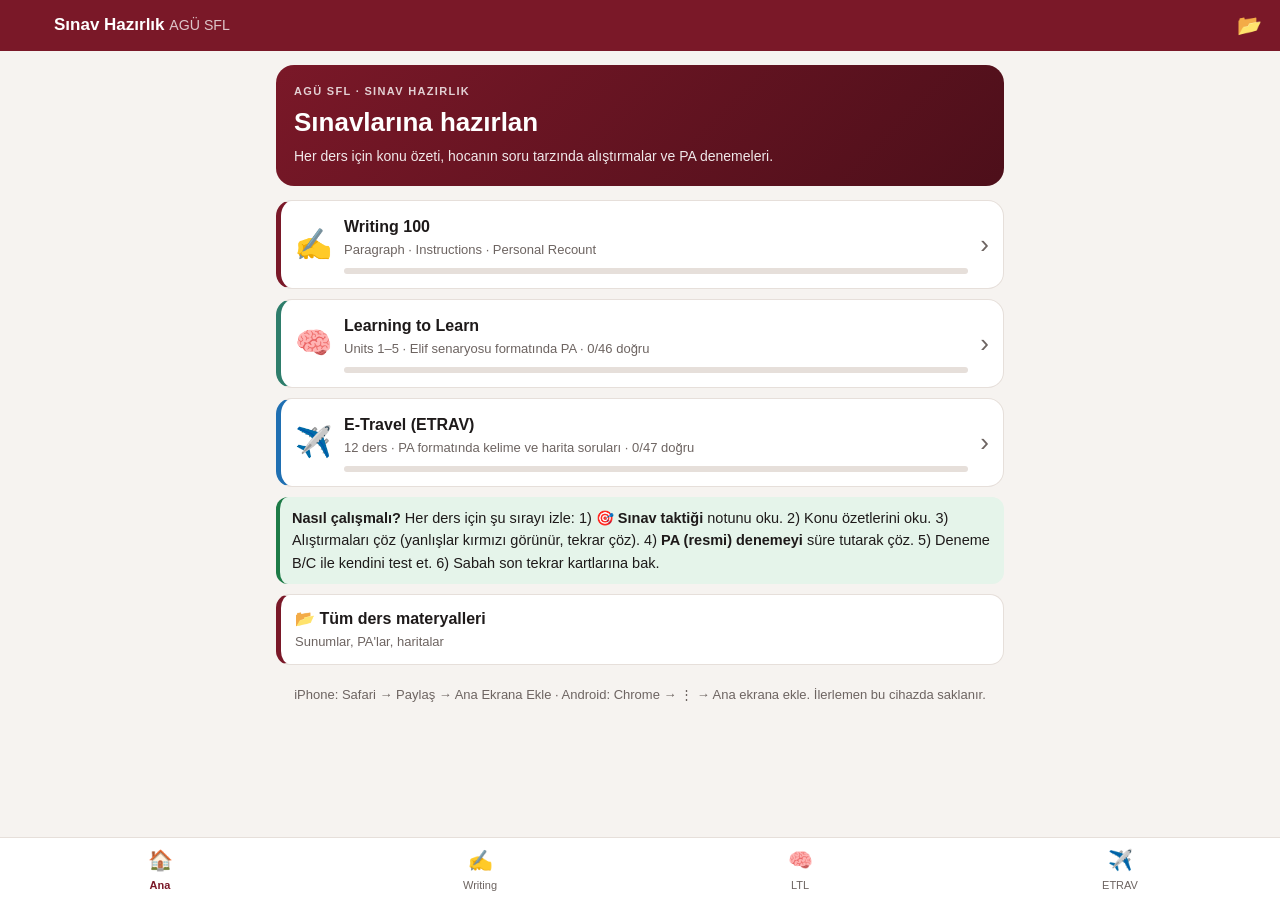
==== index.html @ 01fc10cb "Sınav hazırlık sitesi" ====
<!doctype html>
<html lang="tr">
<head>
<meta charset="utf-8">
<meta name="viewport" content="width=device-width, initial-scale=1, viewport-fit=cover">
<title>Sınav Hazırlık</title>
<meta name="description" content="Writing 100, Learning to Learn ve E-Travel sınav hazırlık: konu özeti, PA tarzı sorular, denemeler">
<meta name="theme-color" content="#7a1828">
<meta name="apple-mobile-web-app-capable" content="yes">
<meta name="mobile-web-app-capable" content="yes">
<meta name="apple-mobile-web-app-status-bar-style" content="black-translucent">
<meta name="apple-mobile-web-app-title" content="Writing 100">
<link rel="apple-touch-icon" href="icon-180.png">
<link rel="icon" href="icon-192.png">
<link rel="manifest" href="manifest.json">
<link rel="stylesheet" href="style.css">
</head>
<body>
<header id="top"><button id="back" aria-label="Geri">‹</button><a href="#home" class="brand">Sınav Hazırlık <small>AGÜ SFL</small></a><a href="#files" class="lab" aria-label="Dosyalar">📂</a></header>
<main id="app"></main>
<nav id="tabs"></nav>
<div id="toast"></div>
<script src="data/notes.js"></script>
<script src="data/bank.js"></script>
<script src="data/mocks.js"></script>
<script src="data/ltl.js"></script>
<script src="data/etrav.js"></script>
<script src="app.js"></script>
</body>
</html>
---- style.css ----
:root{--bg:#f6f3f0;--card:#fff;--ink:#1e1a1a;--mut:#6d6461;--line:#e6dfda;--pri:#7a1828;--pri2:#a3283d;--acc:#c9862b;--ok:#1d7a46;--okb:#e5f4ea;--no:#b3261e;--nob:#fbe9e7;--wa:#9a6400;--wab:#fff4dd;--u1:#2457a6;--u2:#1d7a46;--u3:#8a3fb0;--mark:#fff1b8}
@media (prefers-color-scheme:dark){:root{--bg:#141112;--card:#1f1b1c;--ink:#f0eaea;--mut:#a69c99;--line:#332c2d;--pri:#d0566a;--pri2:#e07386;--acc:#e0a24a;--ok:#5cc489;--okb:#16291e;--no:#ff7b70;--nob:#2f1715;--wa:#f0b54a;--wab:#2c2210;--u1:#6d9ce6;--u2:#5cc489;--u3:#c08ae0;--mark:#4a3f12}}
*{box-sizing:border-box;-webkit-tap-highlight-color:transparent}
html{-webkit-text-size-adjust:100%}
body{margin:0;background:var(--bg);color:var(--ink);font:16px/1.55 -apple-system,BlinkMacSystemFont,"SF Pro Text","Segoe UI",Roboto,sans-serif;padding-bottom:calc(72px + env(safe-area-inset-bottom))}
a{color:var(--pri)}
#top{position:sticky;top:0;z-index:10;display:flex;align-items:center;gap:8px;padding:calc(env(safe-area-inset-top) + 8px) 12px 8px;background:var(--pri);color:#fff}
#top .brand{color:#fff;text-decoration:none;font-weight:700;font-size:17px;flex:1}
#top .brand small{opacity:.75;font-weight:500}
#back{background:none;border:0;color:#fff;font-size:30px;line-height:1;width:34px;padding:0;cursor:pointer}
#top .lab{text-decoration:none;font-size:20px;padding:2px 6px}
main{max-width:760px;margin:0 auto;padding:14px 16px 24px}
#tabs{position:fixed;bottom:0;left:0;right:0;z-index:10;display:flex;background:var(--card);border-top:1px solid var(--line);padding-bottom:env(safe-area-inset-bottom)}
#tabs a{flex:1;text-align:center;text-decoration:none;color:var(--mut);font-size:11px;padding:7px 0 6px;display:flex;flex-direction:column;align-items:center;gap:1px}
#tabs a span{font-size:20px}
#tabs a.on{color:var(--pri);font-weight:700}
.hero{background:linear-gradient(135deg,var(--pri),#4d0f1a);color:#fff;border-radius:18px;padding:18px;margin-bottom:14px}
.hero h1{margin:2px 0 4px;font-size:26px}.hero p{margin:0;opacity:.9;font-size:14px}
.kicker{font-size:11px;letter-spacing:.12em;opacity:.8;font-weight:700}
.stat{display:flex;gap:8px;margin-top:14px}.stat div{flex:1;background:rgba(255,255,255,.14);border-radius:12px;padding:8px;text-align:center}
.stat b{display:block;font-size:20px}.stat span{font-size:11px;opacity:.85}
.grid2{display:grid;grid-template-columns:1fr 1fr;gap:10px}
.tile{background:var(--card);border:1px solid var(--line);border-radius:16px;padding:14px;text-decoration:none;color:var(--ink);display:flex;flex-direction:column;gap:2px}
.tile span{font-size:24px}.tile small{color:var(--mut);font-size:12px}
.sec{font-size:17px;margin:22px 0 10px}
.pt{font-size:24px;margin:4px 0 12px}
.ucard{display:block;background:var(--card);border:1px solid var(--line);border-left:5px solid var(--pri);border-radius:14px;padding:12px 14px;margin-bottom:10px;text-decoration:none;color:var(--ink)}
.ucard.u1{border-left-color:var(--u1)}.ucard.u2{border-left-color:var(--u2)}.ucard.u3{border-left-color:var(--u3)}
.ucard small{display:block;color:var(--mut);font-size:13px}.ucard.big{padding:16px}
.bar{height:6px;background:var(--line);border-radius:6px;margin-top:8px;overflow:hidden}.bar i{display:block;height:100%;background:var(--ok)}
.plan .pl{display:flex;align-items:center;background:var(--card);border:1px solid var(--line);border-radius:12px;margin-bottom:8px}
.plan label{flex:1;display:flex;gap:10px;padding:10px 12px;cursor:pointer}.plan input{width:20px;height:20px;margin-top:3px;flex:none;accent-color:var(--ok)}
.plan em{color:var(--acc);font-style:normal;font-size:12px;font-weight:600}.plan small{color:var(--mut)}
.plan .done b{text-decoration:line-through;opacity:.6}
.plan .go{padding:0 14px;font-size:26px;text-decoration:none}
.foot{text-align:center;margin-top:20px}
.muted{color:var(--mut)}.small{font-size:13px}
.row{display:flex;gap:8px;flex-wrap:wrap;margin:10px 0}.row.center{justify-content:center}
.btn{background:var(--pri);color:#fff;border:0;border-radius:12px;padding:11px 16px;font-size:15px;font-weight:600;cursor:pointer;text-decoration:none;display:inline-block}
.btn.ghost{background:transparent;color:var(--pri);border:1.5px solid var(--pri)}.btn.sm{padding:8px 12px;font-size:14px}
/* notes */
.note h3{margin:24px 0 8px;font-size:18px;color:var(--pri)}
.note p,.note li{font-size:15px}
.hero-card{background:var(--card);border:1px solid var(--line);border-top:5px solid var(--pri);border-radius:14px;padding:14px}
.hero-card.u1{border-top-color:var(--u1)}.hero-card.u2{border-top-color:var(--u2)}.hero-card.u3{border-top-color:var(--u3)}
.hero-card h2{margin:0 0 4px;font-size:20px}.hero-card p{margin:0}
.tbl{width:100%;border-collapse:collapse;font-size:14px;background:var(--card);border-radius:10px;overflow:hidden;display:block;overflow-x:auto}
.tbl th,.tbl td{border:1px solid var(--line);padding:7px 8px;vertical-align:top;text-align:left}
.tbl th{background:var(--pri);color:#fff;font-weight:600}
.ex,.tip,.warn,.model,.tpl{border-radius:12px;padding:10px 12px;margin:10px 0;font-size:14.5px}
.ex{background:var(--card);border:1px dashed var(--line)}
.tip{background:var(--okb);border-left:4px solid var(--ok)}
.warn{background:var(--nob);border-left:4px solid var(--no)}
.model{background:var(--card);border:1px solid var(--line);border-left:4px solid var(--acc)}
.tpl{background:var(--wab);border:1.5px solid var(--acc);line-height:1.9}
.tag{display:inline-block;background:var(--pri);color:#fff;font-size:11px;font-weight:700;border-radius:6px;padding:0 6px;margin-right:4px;line-height:1.6}
mark{background:var(--mark);color:inherit;padding:0 2px;border-radius:3px}
.pill{font-size:10px;font-weight:700;border-radius:5px;padding:1px 5px;color:#fff}.pill.when{background:#b3364c}.pill.who{background:#2e8b57}.pill.what{background:#2457a6}.pill.where{background:#8a3fb0}
.rules li{margin-bottom:6px}
.check{list-style:none;padding:0}.check li{padding:6px 0 6px 28px;position:relative;border-bottom:1px solid var(--line)}.check li:before{content:"☐";position:absolute;left:4px;color:var(--pri)}
.diagram{width:100%;border-radius:10px;border:1px solid var(--line);margin:8px 0;background:#fff}
/* questions */
.chips{display:flex;gap:6px;overflow-x:auto;padding-bottom:6px;margin-bottom:8px;-webkit-overflow-scrolling:touch}
.fchip{flex:none;border:1px solid var(--line);background:var(--card);color:var(--ink);border-radius:20px;padding:6px 12px;font-size:13px;cursor:pointer}
.fchip.on{background:var(--pri);color:#fff;border-color:var(--pri)}
.q{background:var(--card);border:1px solid var(--line);border-radius:16px;padding:14px;margin-bottom:14px}
.qh{display:flex;gap:6px;align-items:center;margin-bottom:6px;flex-wrap:wrap}
.chip{font-size:11px;background:var(--bg);border:1px solid var(--line);border-radius:10px;padding:1px 8px;color:var(--mut)}
.chip.u1{color:var(--u1)}.chip.u2{color:var(--u2)}.chip.u3{color:var(--u3)}
.b{margin-left:auto;font-weight:800;font-size:13px;border-radius:10px;padding:0 8px}.b.ok{color:var(--ok);background:var(--okb)}.b.no{color:var(--no);background:var(--nob)}.b.mid{color:var(--wa);background:var(--wab)}
.qq{font-weight:600;margin-bottom:6px}
.info{background:var(--bg);border-radius:10px;padding:8px 10px;font-size:14px;margin-bottom:8px}
.opt{display:flex;gap:10px;align-items:flex-start;width:100%;text-align:left;background:var(--bg);border:1.5px solid var(--line);border-radius:12px;padding:10px;margin:6px 0;font-size:15px;color:var(--ink);cursor:pointer}
.opt .ol{flex:none;width:24px;height:24px;border-radius:50%;background:var(--card);border:1px solid var(--line);display:flex;align-items:center;justify-content:center;font-size:12px;font-weight:700}
.opt.sel{border-color:var(--pri)}.opt.sel .ol{background:var(--pri);color:#fff}
.opt.right{border-color:var(--ok);background:var(--okb)}.opt.wrong{border-color:var(--no);background:var(--nob)}
.mrow{margin:8px 0}.ml{font-size:14.5px;margin-bottom:4px}
select{width:100%;font-size:15px;padding:8px;border-radius:10px;border:1.5px solid var(--line);background:var(--bg);color:var(--ink);max-width:100%}
.gs{width:auto;display:inline-block;padding:3px 4px;font-size:14px;margin:2px 0}
select.right{border-color:var(--ok);background:var(--okb)}select.wrong{border-color:var(--no);background:var(--nob)}
.bank{display:flex;flex-wrap:wrap;gap:6px;margin-bottom:6px}.bank span{border:1px dashed var(--acc);border-radius:8px;padding:2px 8px;font-size:13px}
.gaptext{line-height:2.1;font-size:15px}
textarea,#ltitle{width:100%;font:16px/1.5 inherit;font-family:inherit;padding:10px;border-radius:12px;border:1.5px solid var(--line);background:var(--bg);color:var(--ink);resize:vertical}
#ltitle{margin-bottom:8px}
.cnt{font-size:12px;color:var(--mut);text-align:right;margin-top:2px}
.fb:empty{display:none}.fb{margin-top:8px}
.res{font-weight:800;padding:6px 10px;border-radius:10px;display:inline-block}.res.ok{color:var(--ok);background:var(--okb)}.res.no{color:var(--no);background:var(--nob)}
.exp{background:var(--wab);border-radius:10px;padding:8px 10px;margin-top:8px;font-size:14px}
.an{background:var(--bg);border-radius:12px;padding:10px;margin:8px 0}
.ar{font-size:14px;padding:4px 0;border-bottom:1px solid var(--line)}.ar:last-child{border:0}
.ar.ok{color:var(--ok)}.ar.no{color:var(--no);font-weight:600}.ar.warn{color:var(--wa)}
.mtxt{margin-top:6px;font-size:14.5px}.or{text-align:center;font-size:12px;color:var(--mut);margin:6px 0}
.cl{background:var(--okb);border-radius:12px;padding:10px;margin-top:8px}.cl label{display:flex;gap:8px;padding:5px 0;font-size:14.5px;cursor:pointer}.cl input{width:20px;height:20px;flex:none;accent-color:var(--ok)}
.score{font-weight:800;color:var(--ok);text-align:right}
.big-score{text-align:center;font-size:44px;font-weight:800;color:var(--pri);background:var(--card);border-radius:16px;padding:16px;border:1px solid var(--line)}.big-score small{display:block;font-size:13px;color:var(--mut);font-weight:500}
.timer{position:sticky;top:calc(env(safe-area-inset-top) + 52px);z-index:5;float:right;background:var(--acc);color:#fff;border-radius:20px;padding:3px 12px;font-weight:700;font-size:14px}
.empty{text-align:center;color:var(--mut);padding:30px}
.card{background:var(--card);border:2px solid var(--pri);border-radius:20px;min-height:220px;padding:22px;display:flex;flex-direction:column;justify-content:center;text-align:center;cursor:pointer;user-select:none}
.card .cf{font-size:20px;font-weight:700}.card .cb{margin-top:14px;font-size:16px;color:var(--ink);border-top:1px solid var(--line);padding-top:14px}.card .tap{margin-top:14px;color:var(--mut);font-size:13px}
.card.flip{background:var(--okb)}
.clist details{background:var(--card);border:1px solid var(--line);border-radius:10px;padding:8px 12px;margin-bottom:6px}.clist summary{font-weight:600;cursor:pointer}.clist p{margin:6px 0 0;font-size:14px}
.file{display:flex;gap:12px;align-items:center;background:var(--card);border:1px solid var(--line);border-radius:14px;padding:12px;margin-bottom:8px;text-decoration:none;color:var(--ink)}.file span{font-size:28px}.file small{display:block;color:var(--mut)}
.course{display:flex;align-items:center;gap:12px;background:var(--card);border:1px solid var(--line);border-left:5px solid var(--pri);border-radius:16px;padding:14px;margin-bottom:10px;text-decoration:none;color:var(--ink)}
.course.ltl{border-left-color:#2e7d6b}.course.etrav{border-left-color:#1f6fb2}
.course .ci{font-size:30px}.course div{flex:1;min-width:0}.course small{display:block;color:var(--mut);font-size:13px}.course .go{font-size:26px;color:var(--mut)}
.hero.ltl{background:linear-gradient(135deg,#2e7d6b,#14453a)}.hero.etrav{background:linear-gradient(135deg,#1f6fb2,#0e3a63)}
.fi{padding:8px 0;border-bottom:1px solid var(--line)}.fi:last-of-type{border-bottom:0}
.fp{font-size:15px;margin-bottom:6px}
.fin{width:100%;font:16px/1.4 inherit;font-family:inherit;padding:9px 10px;border-radius:10px;border:1.5px solid var(--line);background:var(--bg);color:var(--ink)}
.fin.right{border-color:var(--ok);background:var(--okb)}.fin.wrong{border-color:var(--no);background:var(--nob)}
.fa{margin-top:4px;font-size:14px}.fa .ok{color:var(--ok);font-weight:800}.ans{color:var(--ok);font-weight:700}
.mini{border:1px solid var(--line);background:var(--card);color:var(--mut);border-radius:8px;padding:2px 8px;font-size:12px;margin-left:6px;cursor:pointer}
#toast{position:fixed;left:50%;bottom:calc(84px + env(safe-area-inset-bottom));transform:translateX(-50%) translateY(20px);background:#222;color:#fff;padding:9px 16px;border-radius:20px;font-size:14px;opacity:0;pointer-events:none;transition:.25s;max-width:90vw;text-align:center}
#toast.show{opacity:1;transform:translateX(-50%) translateY(0)}
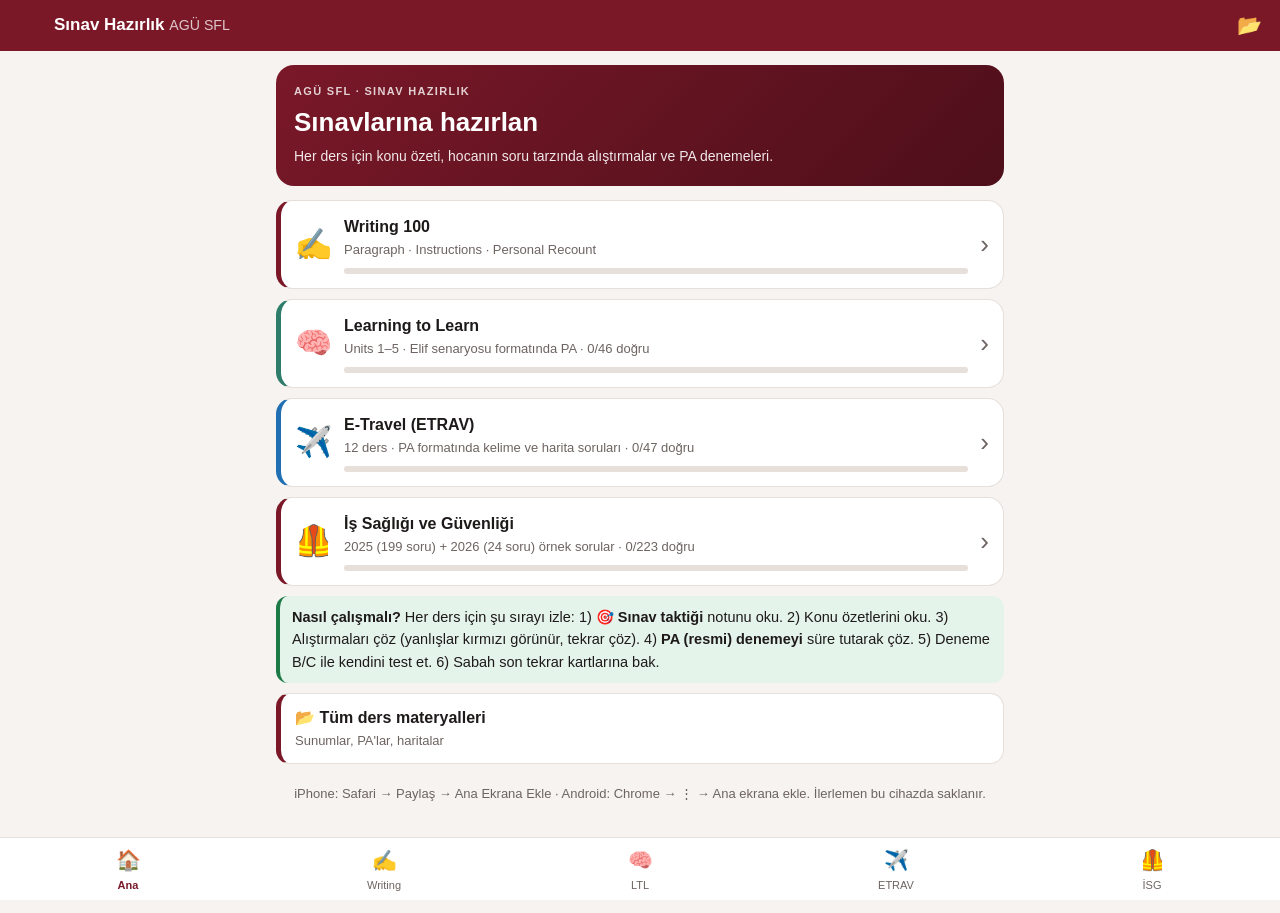
==== commit f089e8d0: "İSG örnek soruları eklendi (2025 + 2026)" ====
--- a/index.html
+++ b/index.html
@@ -25,6 +25,7 @@
 <script src="data/mocks.js"></script>
 <script src="data/ltl.js"></script>
 <script src="data/etrav.js"></script>
+<script src="data/isg.js"></script>
 <script src="app.js"></script>
 </body>
 </html>
--- a/style.css
+++ b/style.css
@@ -112,3 +112,5 @@
 .mini{border:1px solid var(--line);background:var(--card);color:var(--mut);border-radius:8px;padding:2px 8px;font-size:12px;margin-left:6px;cursor:pointer}
 #toast{position:fixed;left:50%;bottom:calc(84px + env(safe-area-inset-bottom));transform:translateX(-50%) translateY(20px);background:#222;color:#fff;padding:9px 16px;border-radius:20px;font-size:14px;opacity:0;pointer-events:none;transition:.25s;max-width:90vw;text-align:center}
 #toast.show{opacity:1;transform:translateX(-50%) translateY(0)}
+.qimg{display:block;max-width:110px;max-height:110px;margin:4px 0 8px;border-radius:6px}
+.optimg{height:44px;vertical-align:middle}
